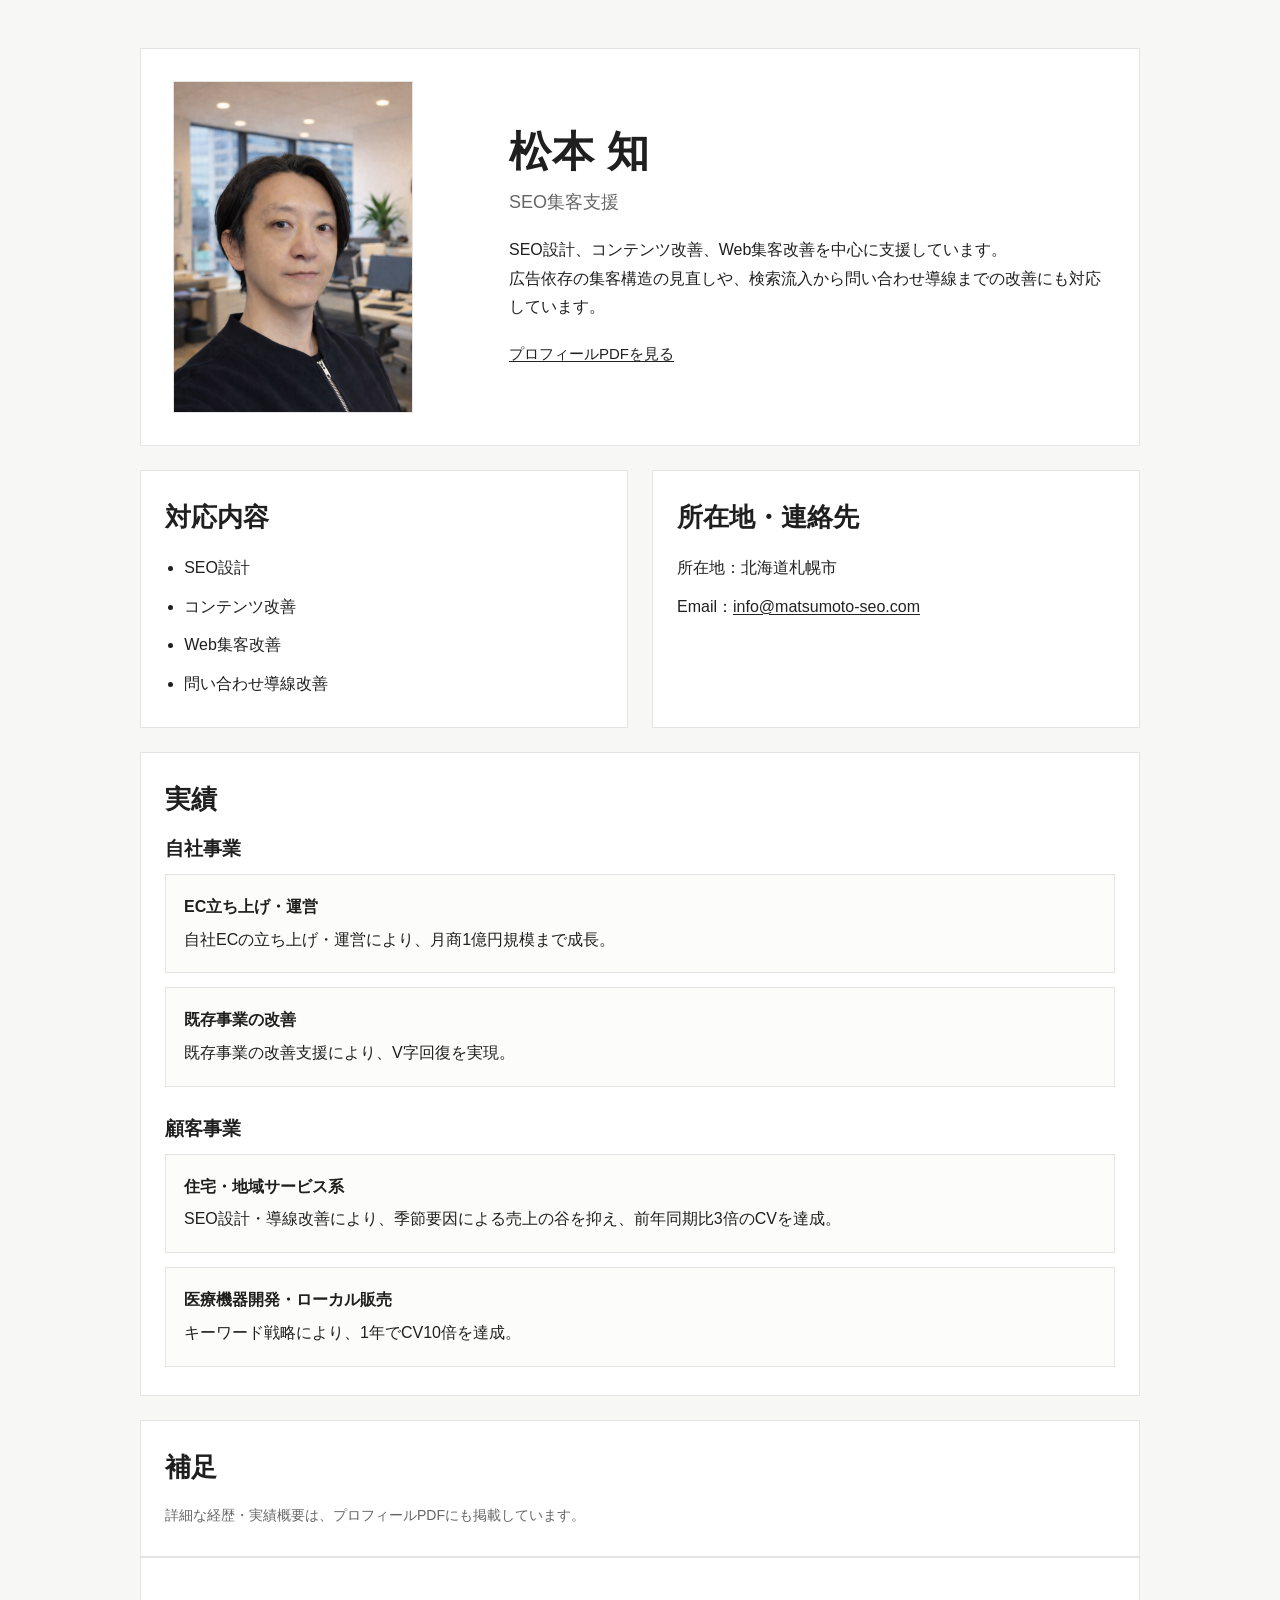
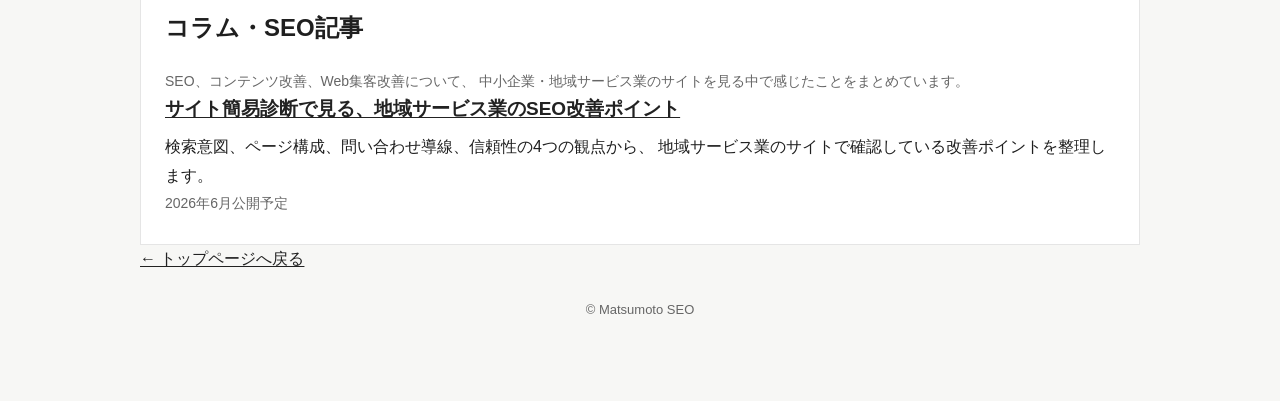
==== blog/index.html @ 8dd14c13 "共通CSSへのリンクを追加, inline CSSを削除" ====
<!doctype html>
<html lang="ja">
<head>
  <!-- Google tag (gtag.js) -->
<script async src="https://www.googletagmanager.com/gtag/js?id=G-R0KFXEK98B"></script>
<script>
  window.dataLayer = window.dataLayer || [];
  function gtag(){dataLayer.push(arguments);}
  gtag('js', new Date());

  gtag('config', 'G-R0KFXEK98B');
</script>
  <meta charset="UTF-8">
  <meta name="viewport" content="width=device-width, initial-scale=1.0">
  <title>コラム｜松本 知｜SEO集客支援</title>
  <meta
  name="description"
  content="SEO、コンテンツ改善、Web集客改善について、地域サービス業や中小企業のWeb集客に役立つ考え方をまとめています。"
>
  <link rel="canonical" href="https://matsumoto-seo.com/blog/">
  <link rel="icon" type="image/png" href="/favicon.png">
  <link rel="stylesheet" href="/style.css">
</head>
<body>
  <main class="wrap">
    <section class="hero">
      <div class="photo-box">
        <img src="/profile-photo3.png" alt="松本 知" class="photo">
      </div>

      <div>
        <h1 class="name">松本 知</h1>
        <p class="title">SEO集客支援</p>
        <p class="lead">
          SEO設計、コンテンツ改善、Web集客改善を中心に支援しています。<br/>
広告依存の集客構造の見直しや、検索流入から問い合わせ導線までの改善にも対応しています。
        </p>
        <p class="pdf-link">
          <a href="/profile.pdf" target="_blank" rel="noopener noreferrer">プロフィールPDFを見る</a>
        </p>
      </div>
    </section>

    <section class="grid">
      <section class="card">
        <h2>対応内容</h2>
        <ul>
          <li>SEO設計</li>
          <li>コンテンツ改善</li>
          <li>Web集客改善</li>
          <li>問い合わせ導線改善</li>
        </ul>
      </section>

      <section class="card">
        <h2>所在地・連絡先</h2>
        <p class="contact-line">所在地：北海道札幌市</p>
        <p class="contact-line">
          Email：<a href="mailto:info@matsumoto-seo.com">info@matsumoto-seo.com</a>
        </p>
      </section>

      <section class="card card-wide">
        <h2>実績</h2>

        <div class="results-group">
          <h3>自社事業</h3>
          <div class="results-list">
            <div class="result-item">
              <strong>EC立ち上げ・運営</strong><br>
              自社ECの立ち上げ・運営により、月商1億円規模まで成長。
            </div>
            <div class="result-item">
              <strong>既存事業の改善</strong><br>
              既存事業の改善支援により、V字回復を実現。
            </div>
          </div>
        </div>

        <div class="results-group">
          <h3>顧客事業</h3>
          <div class="results-list">
            <div class="result-item">
              <strong>住宅・地域サービス系</strong><br>
              SEO設計・導線改善により、季節要因による売上の谷を抑え、前年同期比3倍のCVを達成。
            </div>
            <div class="result-item">
              <strong>医療機器開発・ローカル販売</strong><br>
              キーワード戦略により、1年でCV10倍を達成。
            </div>
          </div>
        </div>
      </section>

      <section class="card card-wide">
        <h2>補足</h2>
        <p class="sub">
          詳細な経歴・実績概要は、プロフィールPDFにも掲載しています。
        </p>
      </section>
    </section>
    
    <section class="card card-wide">
  <h1>コラム・SEO記事</h1>

  <p class="sub">
    SEO、コンテンツ改善、Web集客改善について、
    中小企業・地域サービス業のサイトを見る中で感じたことをまとめています。
  </p>

  <div class="results-group">
    <h3>
      <a href="/blog/site-diagnosis.html">
        サイト簡易診断で見る、地域サービス業のSEO改善ポイント
      </a>
    </h3>

    <p>
      検索意図、ページ構成、問い合わせ導線、信頼性の4つの観点から、
      地域サービス業のサイトで確認している改善ポイントを整理します。
    </p>

    <p class="sub">2026年6月公開予定</p>
  </div>
</section>

<p><a href="/">← トップページへ戻る</a></p>

    <p class="footer">© Matsumoto SEO</p>
  </main>
</body>
</html>
---- style.css ----
:root {
      --bg: #f7f7f5;
      --card: #ffffff;
      --text: #1f1f1f;
      --sub: #666666;
      --line: #e5e5e5;
      --accent: #222222;
      --max: 1040px;
    }

    * {
      box-sizing: border-box;
    }

    body {
      margin: 0;
      font-family: -apple-system, BlinkMacSystemFont, "Hiragino Sans", "Yu Gothic", "Meiryo", sans-serif;
      background: var(--bg);
      color: var(--text);
      line-height: 1.8;
    }

    .wrap {
      max-width: var(--max);
      margin: 0 auto;
      padding: 48px 20px 80px;
    }

    .hero {
      display: grid;
      grid-template-columns: 300px 1fr;
      gap: 36px;
      align-items: center;
      background: var(--card);
      border: 1px solid var(--line);
      padding: 32px;
      margin-bottom: 24px;
    }

    .photo-box {
      width: fit-content;
    }

    .photo {
      display: block;
      width: 240px;
      height: auto;
      border: 1px solid var(--line);
      background: #f0f0f0;
    }

    .name {
      margin: 0 0 8px;
      font-size: 42px;
      line-height: 1.2;
      letter-spacing: 0.02em;
    }

    .title {
      margin: 0 0 18px;
      font-size: 18px;
      color: var(--sub);
    }

    .lead {
      margin: 0;
      font-size: 16px;
    }

    .pdf-link {
      margin-top: 18px;
      font-size: 15px;
    }

    .grid {
      display: grid;
      grid-template-columns: 1fr 1fr;
      gap: 24px;
    }

    .card {
      background: var(--card);
      border: 1px solid var(--line);
      padding: 28px 24px;
    }

    .card-wide {
      grid-column: 1 / -1;
    }

    h2 {
      margin: 0 0 18px;
      font-size: 26px;
      line-height: 1.4;
    }

    h3 {
      margin: 0 0 10px;
      font-size: 19px;
      line-height: 1.5;
    }

    p {
      margin: 0;
    }

    ul {
      margin: 0;
      padding-left: 1.2em;
    }

    li + li {
      margin-top: 10px;
    }

    .contact-line + .contact-line {
      margin-top: 10px;
    }

    .results-group + .results-group {
      margin-top: 28px;
    }

    .results-list {
      display: grid;
      gap: 14px;
    }

    .result-item {
      padding: 18px;
      border: 1px solid var(--line);
      background: #fcfcfb;
    }

    .result-item strong {
      display: inline-block;
      margin-bottom: 4px;
    }

    .sub {
      color: var(--sub);
      font-size: 14px;
    }

    a {
      color: var(--accent);
      text-decoration: underline;
      text-underline-offset: 2px;
    }

    .footer {
      margin-top: 24px;
      color: var(--sub);
      font-size: 13px;
      text-align: center;
    }

    @media (max-width: 860px) {
      .hero {
        grid-template-columns: 1fr;
        gap: 20px;
      }

      .photo-box {
        max-width: 320px;
      }
    }

    @media (max-width: 780px) {
      .wrap {
        padding: 28px 14px 56px;
      }

      .hero {
        padding: 24px 18px;
      }

      .name {
        font-size: 34px;
      }

      .grid {
        grid-template-columns: 1fr;
        gap: 16px;
      }

      .card {
        padding: 24px 18px;
      }

      .card-wide {
        grid-column: auto;
      }
    }
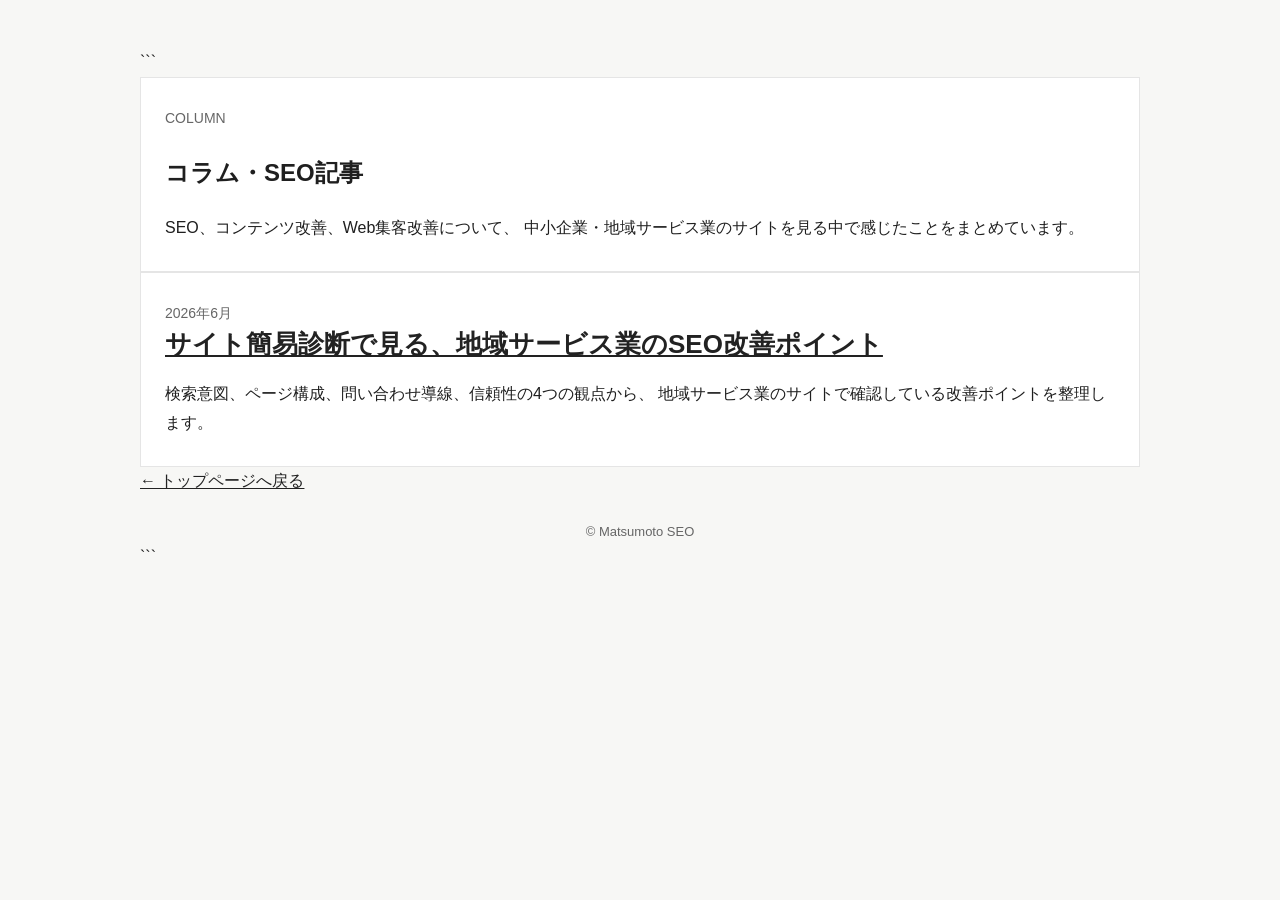
==== commit b157f951: "Update index.html" ====
--- a/blog/index.html
+++ b/blog/index.html
@@ -23,110 +23,39 @@
 </head>
 <body>
   <main class="wrap">
-    <section class="hero">
-      <div class="photo-box">
-        <img src="/profile-photo3.png" alt="松本 知" class="photo">
-      </div>
 
-      <div>
-        <h1 class="name">松本 知</h1>
-        <p class="title">SEO集客支援</p>
-        <p class="lead">
-          SEO設計、コンテンツ改善、Web集客改善を中心に支援しています。<br/>
-広告依存の集客構造の見直しや、検索流入から問い合わせ導線までの改善にも対応しています。
-        </p>
-        <p class="pdf-link">
-          <a href="/profile.pdf" target="_blank" rel="noopener noreferrer">プロフィールPDFを見る</a>
-        </p>
-      </div>
-    </section>
+```
+<section class="card card-wide">
+  <p class="sub">COLUMN</p>
 
-    <section class="grid">
-      <section class="card">
-        <h2>対応内容</h2>
-        <ul>
-          <li>SEO設計</li>
-          <li>コンテンツ改善</li>
-          <li>Web集客改善</li>
-          <li>問い合わせ導線改善</li>
-        </ul>
-      </section>
-
-      <section class="card">
-        <h2>所在地・連絡先</h2>
-        <p class="contact-line">所在地：北海道札幌市</p>
-        <p class="contact-line">
-          Email：<a href="mailto:info@matsumoto-seo.com">info@matsumoto-seo.com</a>
-        </p>
-      </section>
-
-      <section class="card card-wide">
-        <h2>実績</h2>
-
-        <div class="results-group">
-          <h3>自社事業</h3>
-          <div class="results-list">
-            <div class="result-item">
-              <strong>EC立ち上げ・運営</strong><br>
-              自社ECの立ち上げ・運営により、月商1億円規模まで成長。
-            </div>
-            <div class="result-item">
-              <strong>既存事業の改善</strong><br>
-              既存事業の改善支援により、V字回復を実現。
-            </div>
-          </div>
-        </div>
-
-        <div class="results-group">
-          <h3>顧客事業</h3>
-          <div class="results-list">
-            <div class="result-item">
-              <strong>住宅・地域サービス系</strong><br>
-              SEO設計・導線改善により、季節要因による売上の谷を抑え、前年同期比3倍のCVを達成。
-            </div>
-            <div class="result-item">
-              <strong>医療機器開発・ローカル販売</strong><br>
-              キーワード戦略により、1年でCV10倍を達成。
-            </div>
-          </div>
-        </div>
-      </section>
-
-      <section class="card card-wide">
-        <h2>補足</h2>
-        <p class="sub">
-          詳細な経歴・実績概要は、プロフィールPDFにも掲載しています。
-        </p>
-      </section>
-    </section>
-    
-    <section class="card card-wide">
   <h1>コラム・SEO記事</h1>
 
-  <p class="sub">
+  <p class="lead">
     SEO、コンテンツ改善、Web集客改善について、
     中小企業・地域サービス業のサイトを見る中で感じたことをまとめています。
   </p>
+</section>
 
-  <div class="results-group">
-    <h3>
-      <a href="/blog/site-diagnosis.html">
-        サイト簡易診断で見る、地域サービス業のSEO改善ポイント
-      </a>
-    </h3>
+<article class="card card-wide">
+  <p class="sub">2026年6月</p>
 
-    <p>
-      検索意図、ページ構成、問い合わせ導線、信頼性の4つの観点から、
-      地域サービス業のサイトで確認している改善ポイントを整理します。
-    </p>
+  <h2>
+    <a href="/blog/site-diagnosis.html">
+      サイト簡易診断で見る、地域サービス業のSEO改善ポイント
+    </a>
+  </h2>
 
-    <p class="sub">2026年6月公開予定</p>
-  </div>
-</section>
+  <p>
+    検索意図、ページ構成、問い合わせ導線、信頼性の4つの観点から、
+    地域サービス業のサイトで確認している改善ポイントを整理します。
+  </p>
+</article>
 
 <p><a href="/">← トップページへ戻る</a></p>
 
-    <p class="footer">© Matsumoto SEO</p>
+<p class="footer">© Matsumoto SEO</p>
+```
+
   </main>
 </body>
 </html>
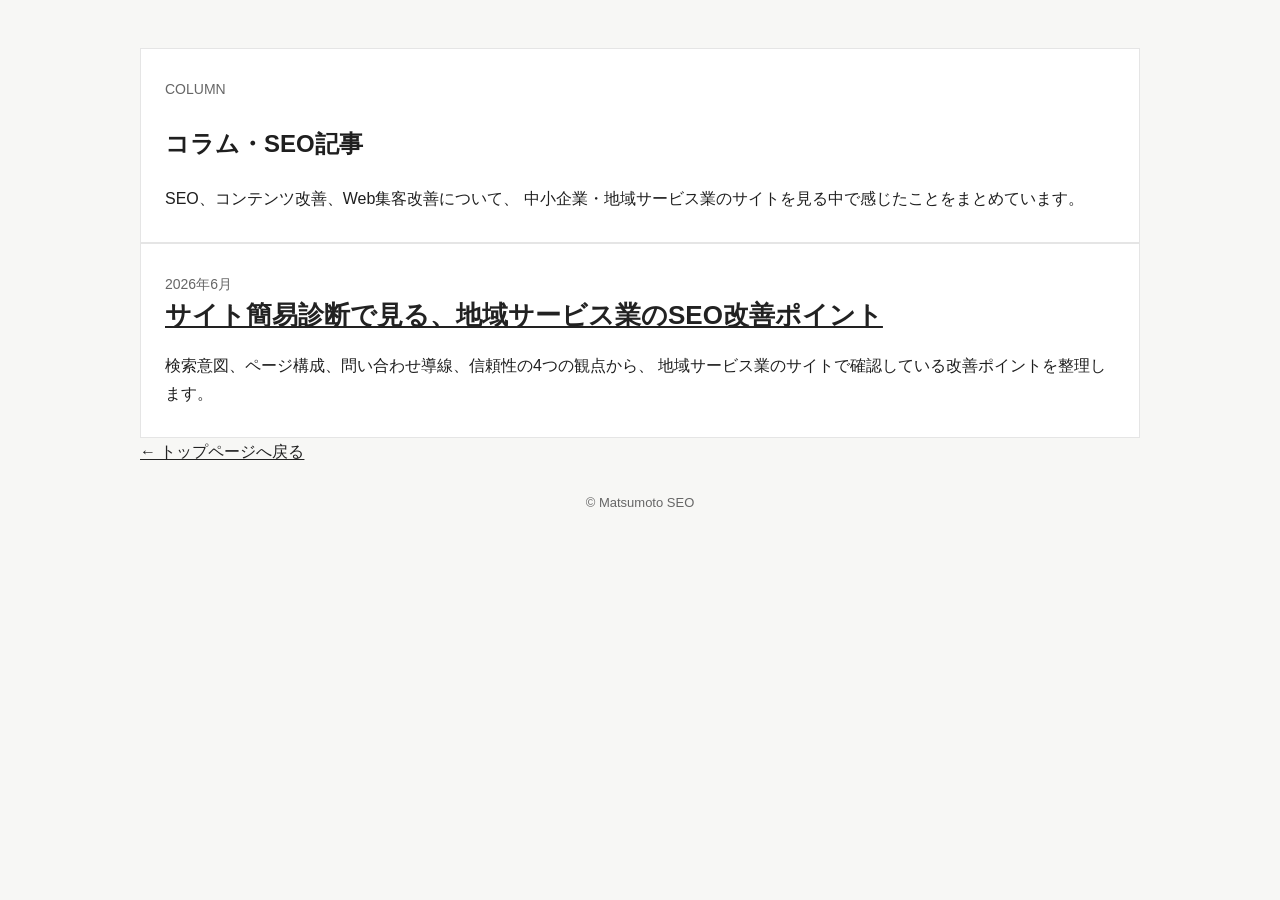
==== commit 318bb2ec: "Update index.html" ====
--- a/blog/index.html
+++ b/blog/index.html
@@ -24,7 +24,6 @@
 <body>
   <main class="wrap">
 
-```
 <section class="card card-wide">
   <p class="sub">COLUMN</p>
 
@@ -54,7 +53,6 @@
 <p><a href="/">← トップページへ戻る</a></p>
 
 <p class="footer">© Matsumoto SEO</p>
-```
 
   </main>
 </body>
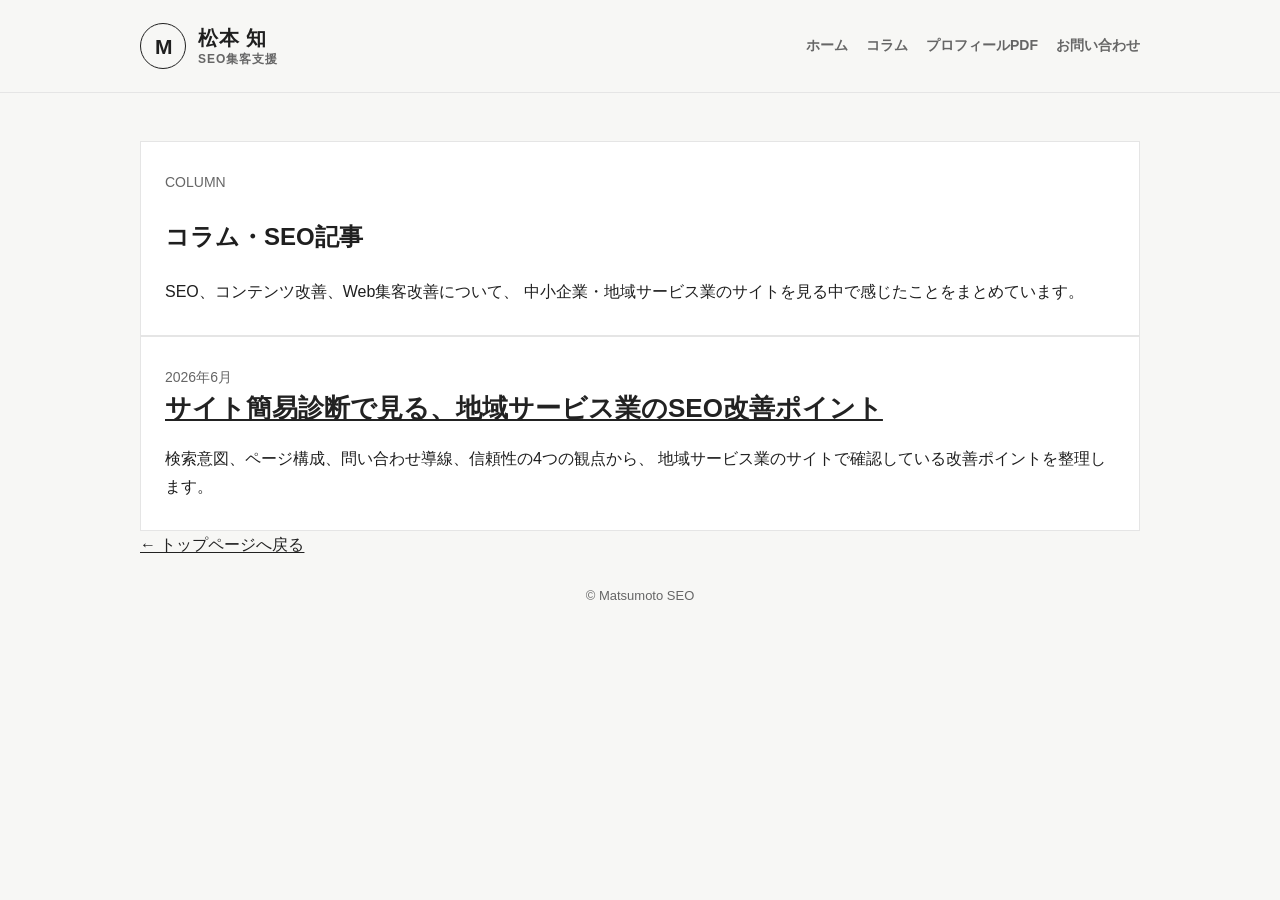
==== commit 79cb51b8: "ヘッダー入れた" ====
--- a/blog/index.html
+++ b/blog/index.html
@@ -22,6 +22,27 @@
   <link rel="stylesheet" href="/style.css">
 </head>
 <body>
+  
+  <header class="site-header">
+    <div class="site-header__inner">
+      <a class="site-brand" href="/" aria-label="松本 知｜SEO集客支援のトップページ">
+        <span class="site-brand__mark" aria-hidden="true">M</span>
+  
+        <span class="site-brand__text">
+          <span class="site-brand__name">松本 知</span>
+          <span class="site-brand__role">SEO集客支援</span>
+        </span>
+      </a>
+  
+      <nav class="site-nav" aria-label="メインメニュー">
+        <a href="/">ホーム</a>
+        <a href="/blog/">コラム</a>
+        <a href="/profile.pdf" target="_blank" rel="noopener noreferrer">プロフィールPDF</a>
+        <a href="mailto:info@matsumoto-seo.com">お問い合わせ</a>
+      </nav>
+    </div>
+  </header>
+  
   <main class="wrap">
 
 <section class="card card-wide">
--- a/style.css
+++ b/style.css
@@ -193,3 +193,99 @@
         grid-column: auto;
       }
     }
+
+.site-header {
+background: var(--bg, #f7f7f5);
+border-bottom: 1px solid var(--line, #e5e5e5);
+}
+
+.site-header__inner {
+max-width: var(--max, 1040px);
+min-height: 92px;
+margin: 0 auto;
+padding: 16px 20px;
+display: flex;
+align-items: center;
+justify-content: space-between;
+gap: 24px;
+}
+
+.site-brand {
+display: inline-flex;
+align-items: center;
+gap: 12px;
+color: var(--text, #1f1f1f);
+text-decoration: none;
+}
+
+.site-brand__mark {
+width: 46px;
+height: 46px;
+display: grid;
+place-items: center;
+border: 1px solid var(--text, #1f1f1f);
+border-radius: 50%;
+font-size: 21px;
+font-weight: 800;
+letter-spacing: -0.08em;
+line-height: 1;
+}
+
+.site-brand__text {
+display: grid;
+gap: 2px;
+}
+
+.site-brand__name {
+font-size: 20px;
+font-weight: 800;
+letter-spacing: 0.04em;
+line-height: 1.2;
+}
+
+.site-brand__role {
+color: var(--sub, #666);
+font-size: 12px;
+font-weight: 700;
+letter-spacing: 0.08em;
+line-height: 1.2;
+}
+
+.site-nav {
+display: flex;
+flex-wrap: wrap;
+justify-content: flex-end;
+gap: 8px 18px;
+}
+
+.site-nav a {
+color: var(--sub, #666);
+font-size: 14px;
+font-weight: 700;
+text-decoration: none;
+}
+
+.site-nav a:hover {
+color: var(--text, #1f1f1f);
+text-decoration: underline;
+text-underline-offset: 4px;
+}
+
+@media (max-width: 640px) {
+.site-header__inner {
+min-height: auto;
+align-items: flex-start;
+flex-direction: column;
+gap: 14px;
+padding-top: 18px;
+padding-bottom: 18px;
+}
+
+.site-nav {
+justify-content: flex-start;
+}
+
+.site-brand__name {
+font-size: 18px;
+}
+}
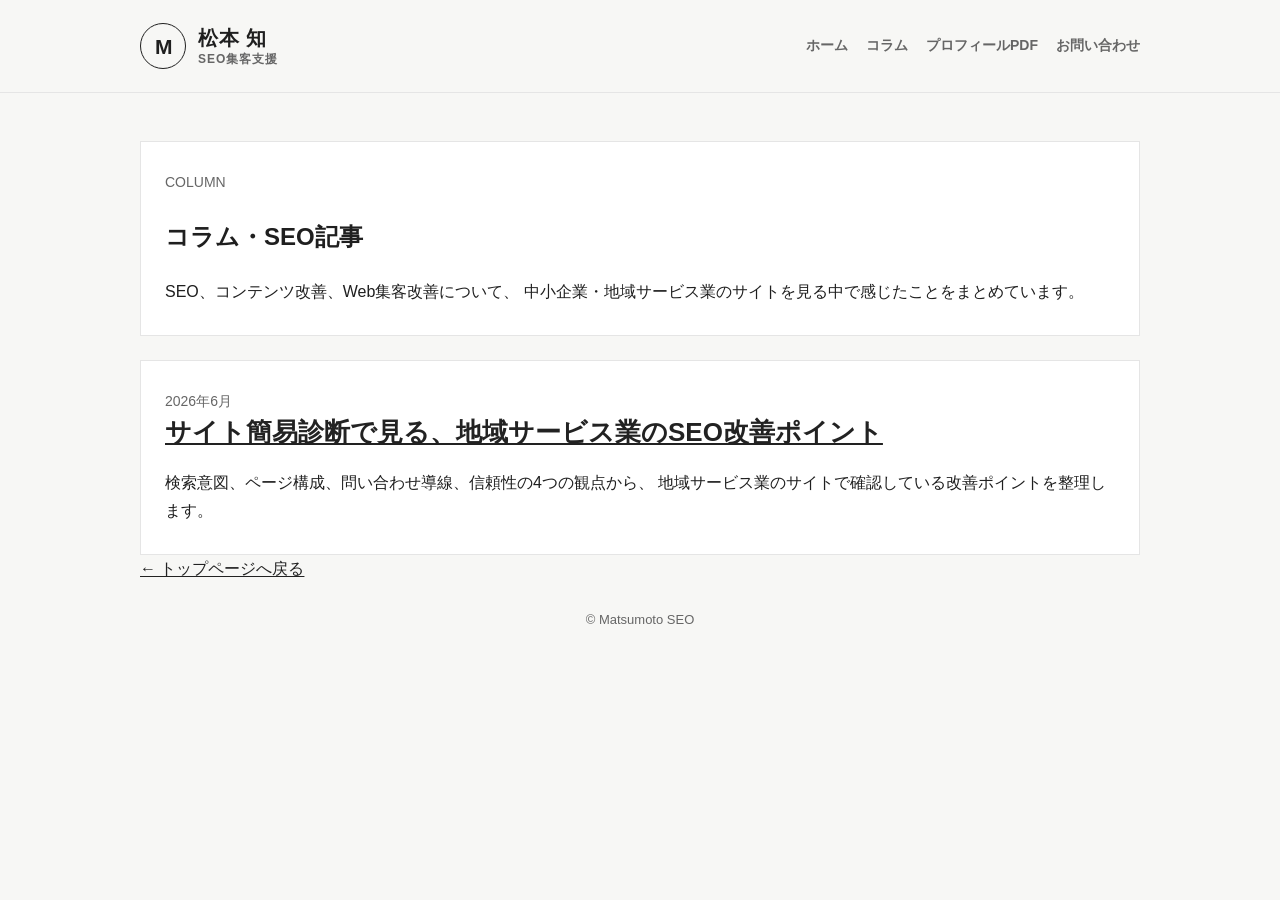
==== commit 3758205d: "Update index.html" ====
--- a/blog/index.html
+++ b/blog/index.html
@@ -56,7 +56,7 @@
   </p>
 </section>
 
-<article class="card card-wide">
+<article class="card card-wide article-card">
   <p class="sub">2026年6月</p>
 
   <h2>
--- a/style.css
+++ b/style.css
@@ -289,3 +289,11 @@
 font-size: 18px;
 }
 }
+
+.blog-link-card {
+  margin-top: 24px;
+}
+
+.article-card {
+  margin-top: 24px;
+}
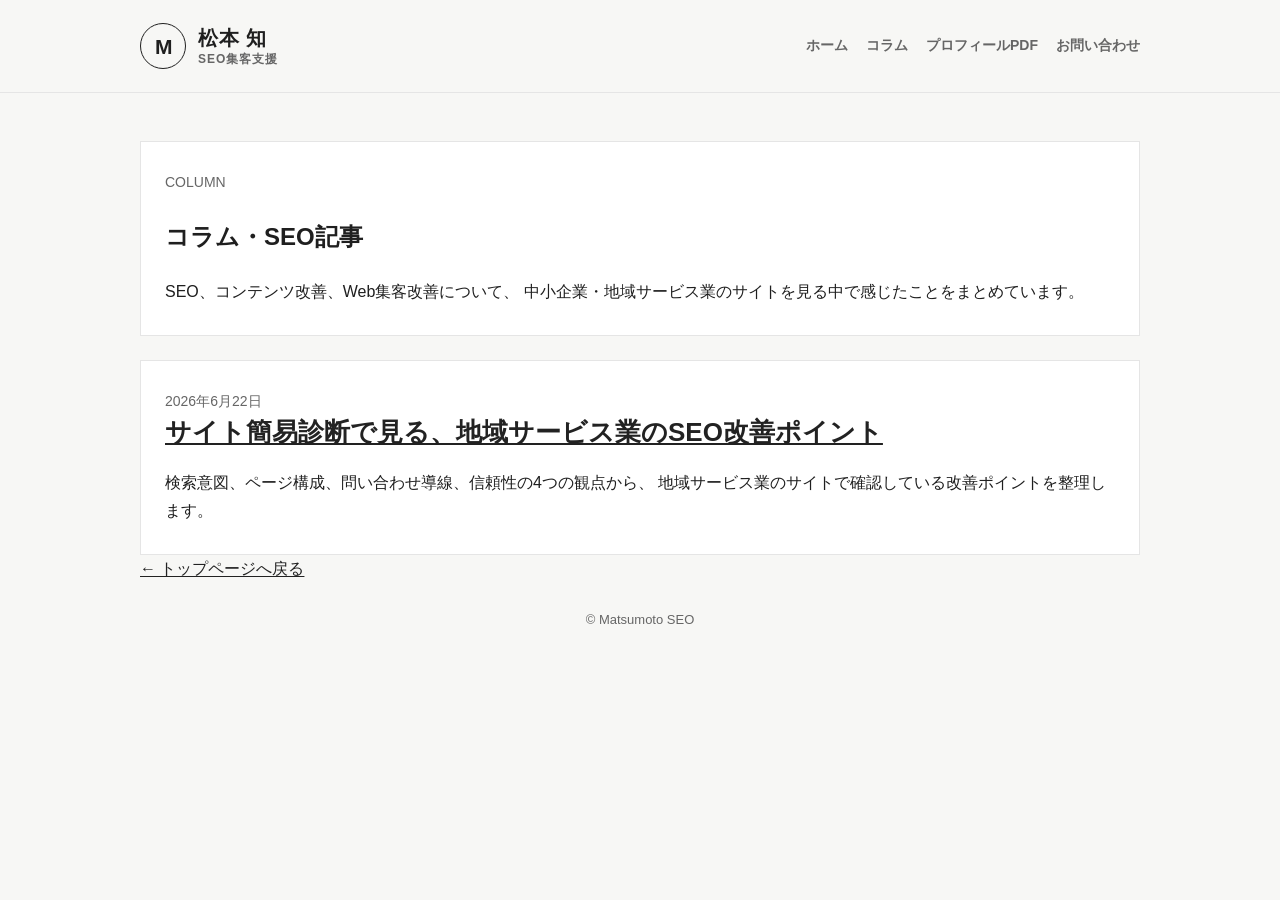
==== commit 032c9fa2: "Update index.html" ====
--- a/blog/index.html
+++ b/blog/index.html
@@ -57,7 +57,7 @@
 </section>
 
 <article class="card card-wide article-card">
-  <p class="sub">2026年6月</p>
+  <p class="sub">2026年6月22日</p>
 
   <h2>
     <a href="/blog/site-diagnosis.html">
--- a/style.css
+++ b/style.css
@@ -297,3 +297,58 @@
 .article-card {
   margin-top: 24px;
 }
+
+.article-page {
+  padding: 40px 32px;
+}
+
+.article-title {
+  margin: 8px 0 22px;
+  font-size: 36px;
+  line-height: 1.35;
+  letter-spacing: 0.02em;
+}
+
+.article-content {
+  margin-top: 38px;
+}
+
+.article-content h2 {
+  margin: 42px 0 16px;
+  font-size: 25px;
+  line-height: 1.45;
+}
+
+.article-content p + p {
+  margin-top: 16px;
+}
+
+.article-content ul {
+  margin-top: 16px;
+}
+
+.article-content li + li {
+  margin-top: 8px;
+}
+
+.article-note {
+  margin-top: 30px !important;
+  padding: 20px;
+  border: 1px solid var(--line);
+  background: #fcfcfb;
+}
+
+@media (max-width: 780px) {
+  .article-page {
+    padding: 28px 18px;
+  }
+
+  .article-title {
+    font-size: 28px;
+  }
+
+  .article-content h2 {
+    margin-top: 34px;
+    font-size: 22px;
+  }
+}
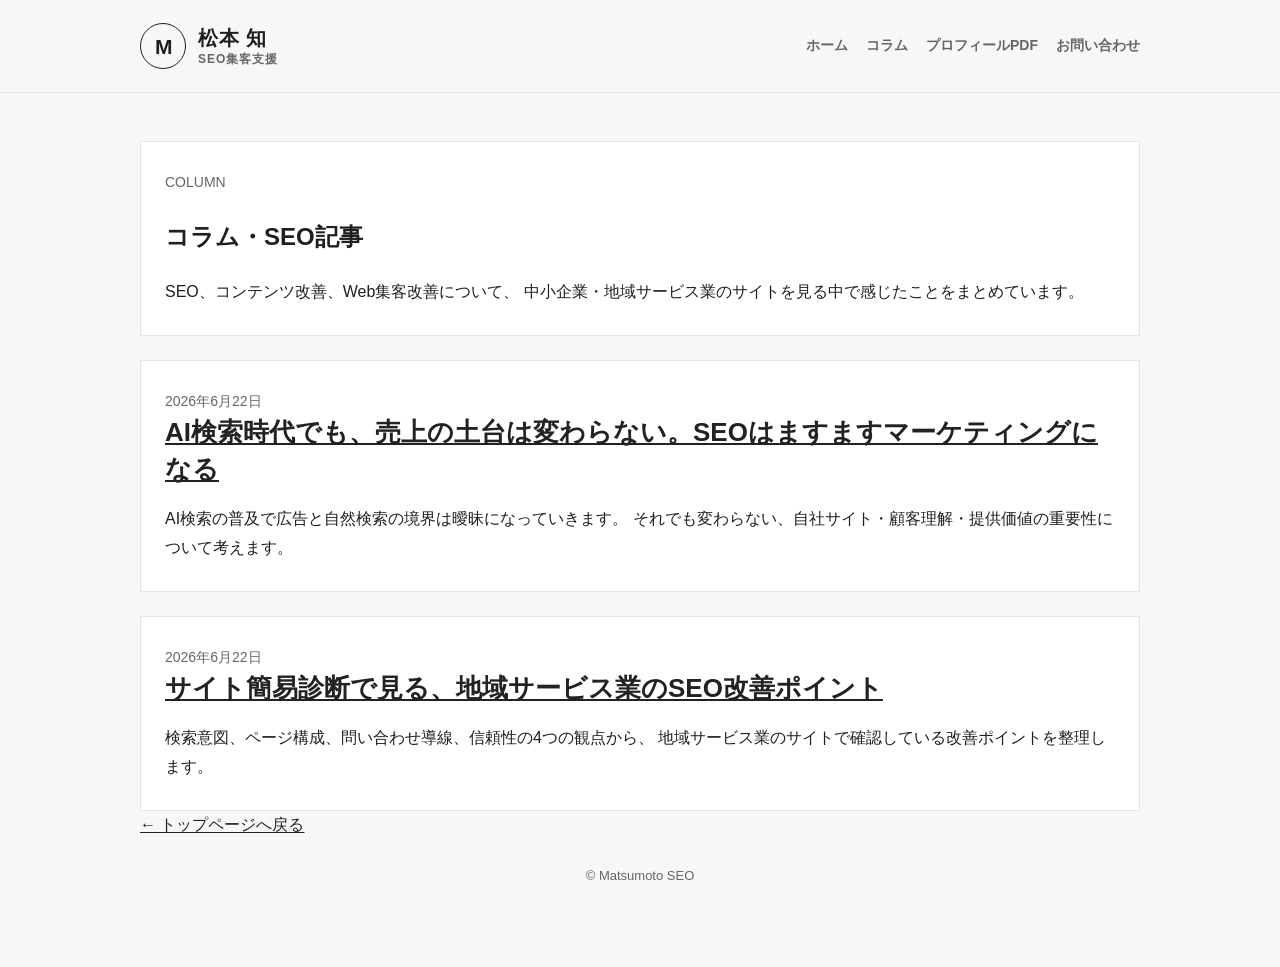
==== commit 60390cea: "2026-06-22-ai時代のseo記事追加 Update index.html" ====
--- a/blog/index.html
+++ b/blog/index.html
@@ -57,6 +57,23 @@
 </section>
 
 <article class="card card-wide article-card">
+  <p class="sub">
+    <time datetime="2026-06-22">2026年6月22日</time>
+  </p>
+
+  <h2>
+    <a href="/blog/2026-06-22-ai-jidai-no-seo.html">
+      AI検索時代でも、売上の土台は変わらない。SEOはますますマーケティングになる
+    </a>
+  </h2>
+
+  <p>
+    AI検索の普及で広告と自然検索の境界は曖昧になっていきます。
+    それでも変わらない、自社サイト・顧客理解・提供価値の重要性について考えます。
+  </p>
+</article>
+
+<article class="card card-wide article-card">
   <p class="sub">2026年6月22日</p>
 
   <h2>
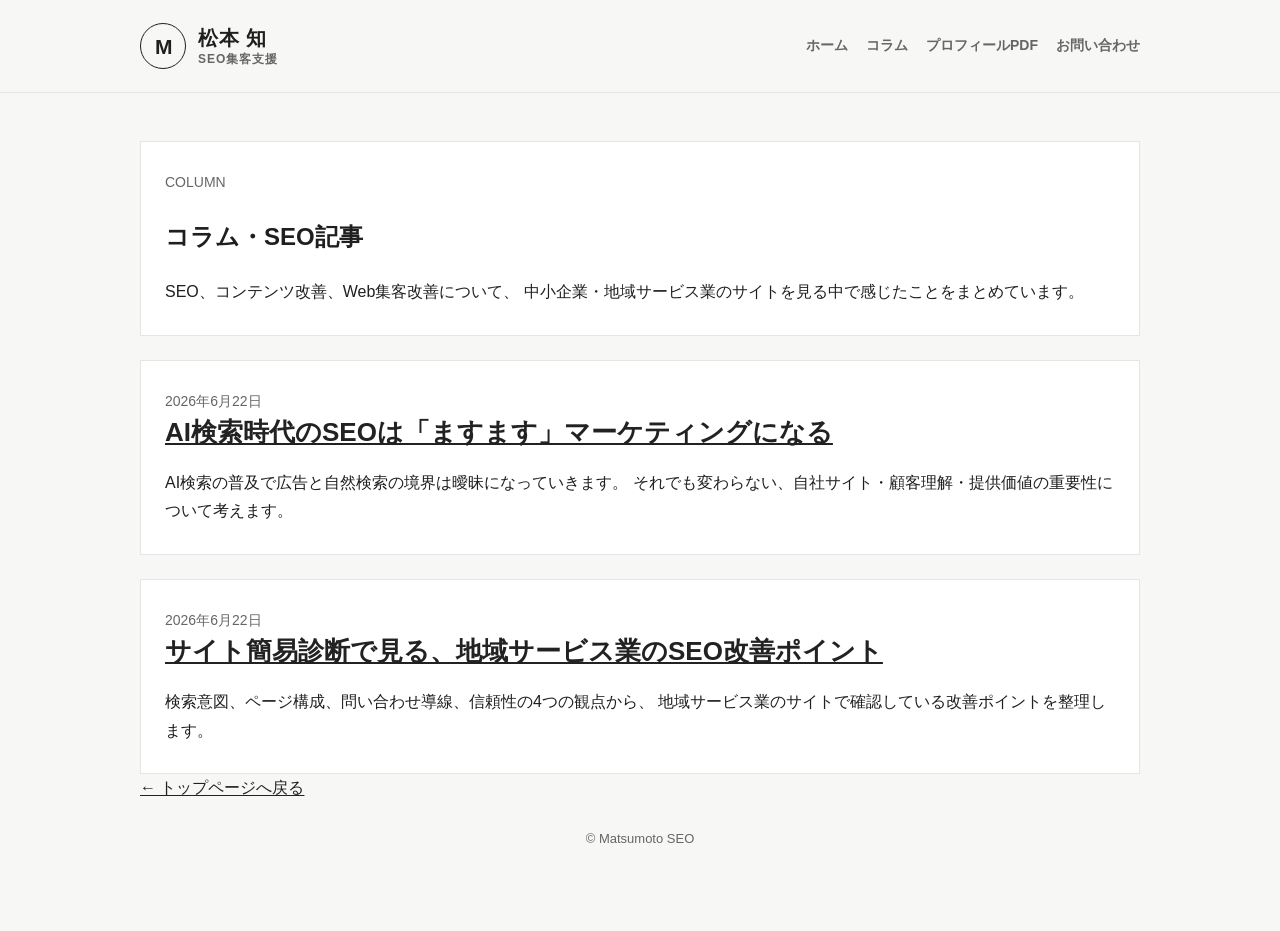
==== commit 185dd52b: "Update index.html" ====
--- a/blog/index.html
+++ b/blog/index.html
@@ -63,7 +63,7 @@
 
   <h2>
     <a href="/blog/2026-06-22-ai-jidai-no-seo.html">
-      AI検索時代でも、売上の土台は変わらない。SEOはますますマーケティングになる
+      AI検索時代のSEOは「ますます」マーケティングになる
     </a>
   </h2>
 
